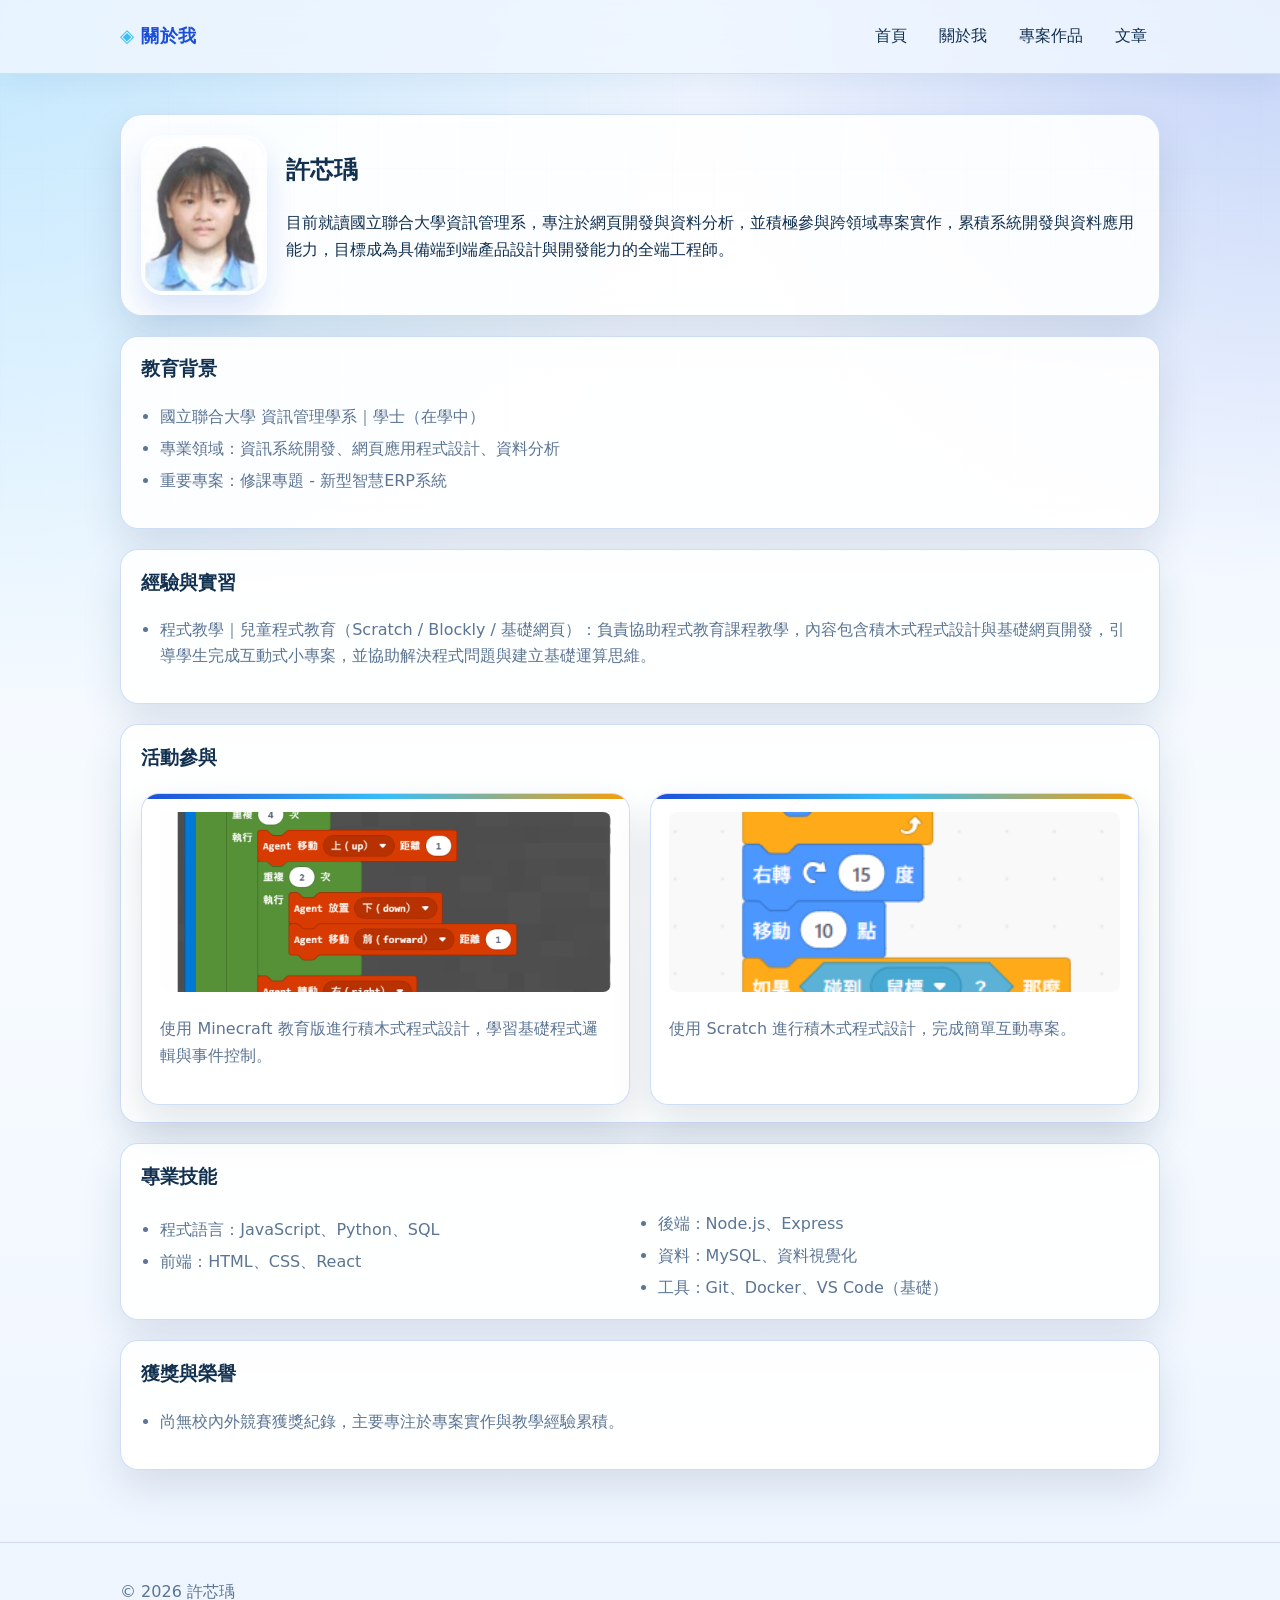
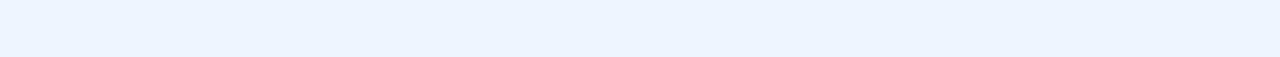
==== 前端/about.html @ f07b7e3d "Add files via upload" ====
<!doctype html>
<html lang="zh-Hant">
<head>
  <meta charset="utf-8">
  <meta name="viewport" content="width=device-width,initial-scale=1">
  <title>關於我</title>
  <link rel="stylesheet" href="css/style.css">
</head>
<body>
  <header class="site-header">
    <div class="container header-inner">
      <h1 class="site-title">關於我</h1>
      <nav>
        <a href="index.html">首頁</a>
        <a href="about.html">關於我</a>
        <a href="projects.html">專案作品</a>
        <a href="articles.html">文章</a>
      </nav>
    </div>
  </header>

  <main class="container">
    <section class="profile">
      <img src="./images/2.jpg" alt="個人照片" class="profile-photo">
      <div>
        <h2>許芯瑀</h2>
        <p>目前就讀國立聯合大學資訊管理系，專注於網頁開發與資料分析，並積極參與跨領域專案實作，累積系統開發與資料應用能力，目標成為具備端到端產品設計與開發能力的全端工程師。</p>
      </div>
    </section>

    <section>
      <h3>教育背景</h3>
      <ul>
        <li>國立聯合大學 資訊管理學系｜學士（在學中）</li>
        <li>專業領域：資訊系統開發、網頁應用程式設計、資料分析</li>
        <li>重要專案：修課專題 - 新型智慧ERP系統 </li>
      </ul>
    </section>

    <section>
      <h3>經驗與實習</h3>
      <ul>
        <li>程式教學｜兒童程式教育（Scratch / Blockly / 基礎網頁）：負責協助程式教育課程教學，內容包含積木式程式設計與基礎網頁開發，引導學生完成互動式小專案，並協助解決程式問題與建立基礎運算思維。</li>
        
      </ul>
    </section>

    <section>
      <h3>活動參與</h3>

      <div class="cards">

      <div class="card">
        <img src="./images/4.png" alt="活動照片1">
        <p>使用 Minecraft 教育版進行積木式程式設計，學習基礎程式邏輯與事件控制。</p>
      </div>

      <div class="card">
        <img src="./images/3.png" alt="活動照片2">
        <p>使用 Scratch 進行積木式程式設計，完成簡單互動專案。</p>
      </div>

      </div>
    </section>

    <section>
      <h3>專業技能</h3>
      <ul class="skills">
        <li>程式語言：JavaScript、Python、SQL</li>
        <li>前端：HTML、CSS、React</li>
        <li>後端：Node.js、Express</li>
        <li>資料：MySQL、資料視覺化</li>
        <li>工具：Git、Docker、VS Code（基礎）</li>
      </ul>
    </section>

    <section>
      <h3>獲獎與榮譽</h3>
      <ul>
        <li>尚無校內外競賽獲獎紀錄，主要專注於專案實作與教學經驗累積。</li>
      </ul>
    </section>
  </main>

  <footer class="site-footer">
    <div class="container">
      <p>© 2026 許芯瑀</p>
    </div>
  </footer>
</body>
</html>
---- 前端/css/style.css ----
:root{
  --bg:#eef5ff;
  --bg-2:#dcecff;
  --surface:rgba(255,255,255,0.9);
  --surface-strong:#ffffff;
  --text:#12304f;
  --muted:#5c7594;
  --accent:#1d4ed8;
  --accent-2:#38bdf8;
  --accent-3:#f59e0b;
  --border:#c9dbf4;
  --shadow:0 18px 40px rgba(18,48,79,0.12);
}

*{box-sizing:border-box}

html{scroll-behavior:smooth}

body{
  margin:0;
  color:var(--text);
  line-height:1.65;
  font-family:"Noto Sans TC","Segoe UI Variable","Segoe UI",system-ui,-apple-system,sans-serif;
  background:
    radial-gradient(circle at top left, rgba(56,189,248,0.24), transparent 34%),
    radial-gradient(circle at top right, rgba(29,78,216,0.2), transparent 28%),
    linear-gradient(180deg, var(--bg) 0%, #f7fbff 55%, #eef5ff 100%);
}

body::before{
  content:"";
  position:fixed;
  inset:0;
  pointer-events:none;
  background-image:linear-gradient(rgba(29,78,216,0.045) 1px, transparent 1px), linear-gradient(90deg, rgba(29,78,216,0.045) 1px, transparent 1px);
  background-size:42px 42px;
  mask-image:linear-gradient(180deg, rgba(0,0,0,0.22), transparent 72%);
}

a{color:var(--accent)}

a:hover{color:#0f3ea8}

.container{max-width:1080px;margin:0 auto;padding:1.25rem}

.site-header{
  position:sticky;
  top:0;
  z-index:10;
  background:rgba(239,246,255,0.84);
  backdrop-filter:blur(14px);
  border-bottom:1px solid rgba(201,219,244,0.8);
  box-shadow:0 8px 30px rgba(18,48,79,0.06);
}

.header-inner{display:flex;align-items:center;justify-content:space-between;gap:1rem;padding:0.9rem 1.25rem}

.site-title{
  margin:0;
  font-size:1.15rem;
  letter-spacing:0.02em;
  color:var(--accent);
}

.site-title::before{content:"◈ ";color:var(--accent-2)}

.site-header nav{display:flex;flex-wrap:wrap;gap:0.4rem}

.site-header nav a{
  text-decoration:none;
  color:var(--text);
  padding:0.55rem 0.8rem;
  border-radius:999px;
  transition:background-color 0.2s ease,color 0.2s ease,transform 0.2s ease;
}

.site-header nav a:hover{background:rgba(29,78,216,0.1);color:var(--accent);transform:translateY(-1px)}

.hero,
.profile,
section,
.card,
.post{
  background:var(--surface);
  border:1px solid rgba(201,219,244,0.9);
  box-shadow:var(--shadow);
}

section,
.post,
.card{border-radius:18px}

.hero{display:flex;gap:1.5rem;align-items:center;padding:1.5rem;margin:1.25rem 0 0;border-radius:24px;overflow:hidden;position:relative}

.hero::after{
  content:"";
  position:absolute;
  right:-70px;
  top:-70px;
  width:180px;
  height:180px;
  border-radius:50%;
  background:radial-gradient(circle, rgba(245,158,11,0.22), rgba(245,158,11,0));
}

.hero-photo,
.profile-photo{
  width:160px;
  height:160px;
  border-radius:22px;
  object-fit:cover;
  background:linear-gradient(135deg, rgba(56,189,248,0.18), rgba(29,78,216,0.12));
  border:4px solid rgba(255,255,255,0.9);
  box-shadow:0 16px 30px rgba(29,78,216,0.15);
}

.hero-text h2,
section h2,
section h3,
.post h2,
.card h3{margin-top:0}

.hero-text p,
.post p,
.card p,
section li{color:var(--muted)}

.btn{
  display:inline-flex;
  align-items:center;
  gap:0.4rem;
  background:linear-gradient(135deg, var(--accent) 0%, #2563eb 55%, var(--accent-2) 140%);
  color:#fff;
  padding:0.72rem 1rem;
  border-radius:999px;
  text-decoration:none;
  box-shadow:0 12px 24px rgba(29,78,216,0.24);
  transition:transform 0.2s ease,box-shadow 0.2s ease,filter 0.2s ease;
}

.btn:hover{color:#fff;transform:translateY(-2px);box-shadow:0 16px 28px rgba(29,78,216,0.3);filter:saturate(1.05)}

.highlights{margin:1.5rem 0}

.profile{display:flex;gap:1.2rem;align-items:center;padding:1.25rem;margin:1.25rem 0;border-radius:22px}

.skills{columns:2;list-style:disc;margin:0;padding-left:1.2rem;gap:1rem}

.cards{display:grid;grid-template-columns:repeat(auto-fit,minmax(240px,1fr));gap:1rem;margin-top:1rem}

.card,
.post{padding:1.15rem}

.card{position:relative;overflow:hidden}

.card::before,
.post::before{
  content:"";
  position:absolute;
  left:0;
  top:0;
  width:100%;
  height:5px;
  background:linear-gradient(90deg, var(--accent), var(--accent-2), var(--accent-3));
}

.site-footer{
  border-top:1px solid rgba(201,219,244,0.9);
  padding:1rem 0 2rem;
  margin-top:2rem;
  color:var(--muted);
}

.site-footer p{margin:0}

section:not(.hero):not(.profile):not(.card):not(.post){
  padding:1.1rem 1.25rem;
  margin:1.25rem 0;
}

ul{padding-left:1.2rem}

li{margin:0.35rem 0}

.code{
  padding:0.9rem 1rem;
  border-radius:14px;
  background:rgba(29,78,216,0.08);
  border:1px solid rgba(29,78,216,0.18);
  color:var(--text);
  overflow:auto;
  white-space:pre-wrap;
}

@media(max-width:700px){
  .header-inner{flex-direction:column;align-items:flex-start}
  .hero,
  .profile{flex-direction:column;align-items:flex-start}
  .hero-photo,
  .profile-photo{width:132px;height:132px}
  .skills{columns:1}
  .container{padding:1rem}
  .site-header nav a{padding:0.45rem 0.7rem}
}

.cards {
  display: grid;
  grid-template-columns: repeat(auto-fit, minmax(220px, 1fr));
  gap: 20px;
}

.card img {
  width: 100%;
  height: 180px;        
  object-fit: cover;   
  border-radius: 8px;
}
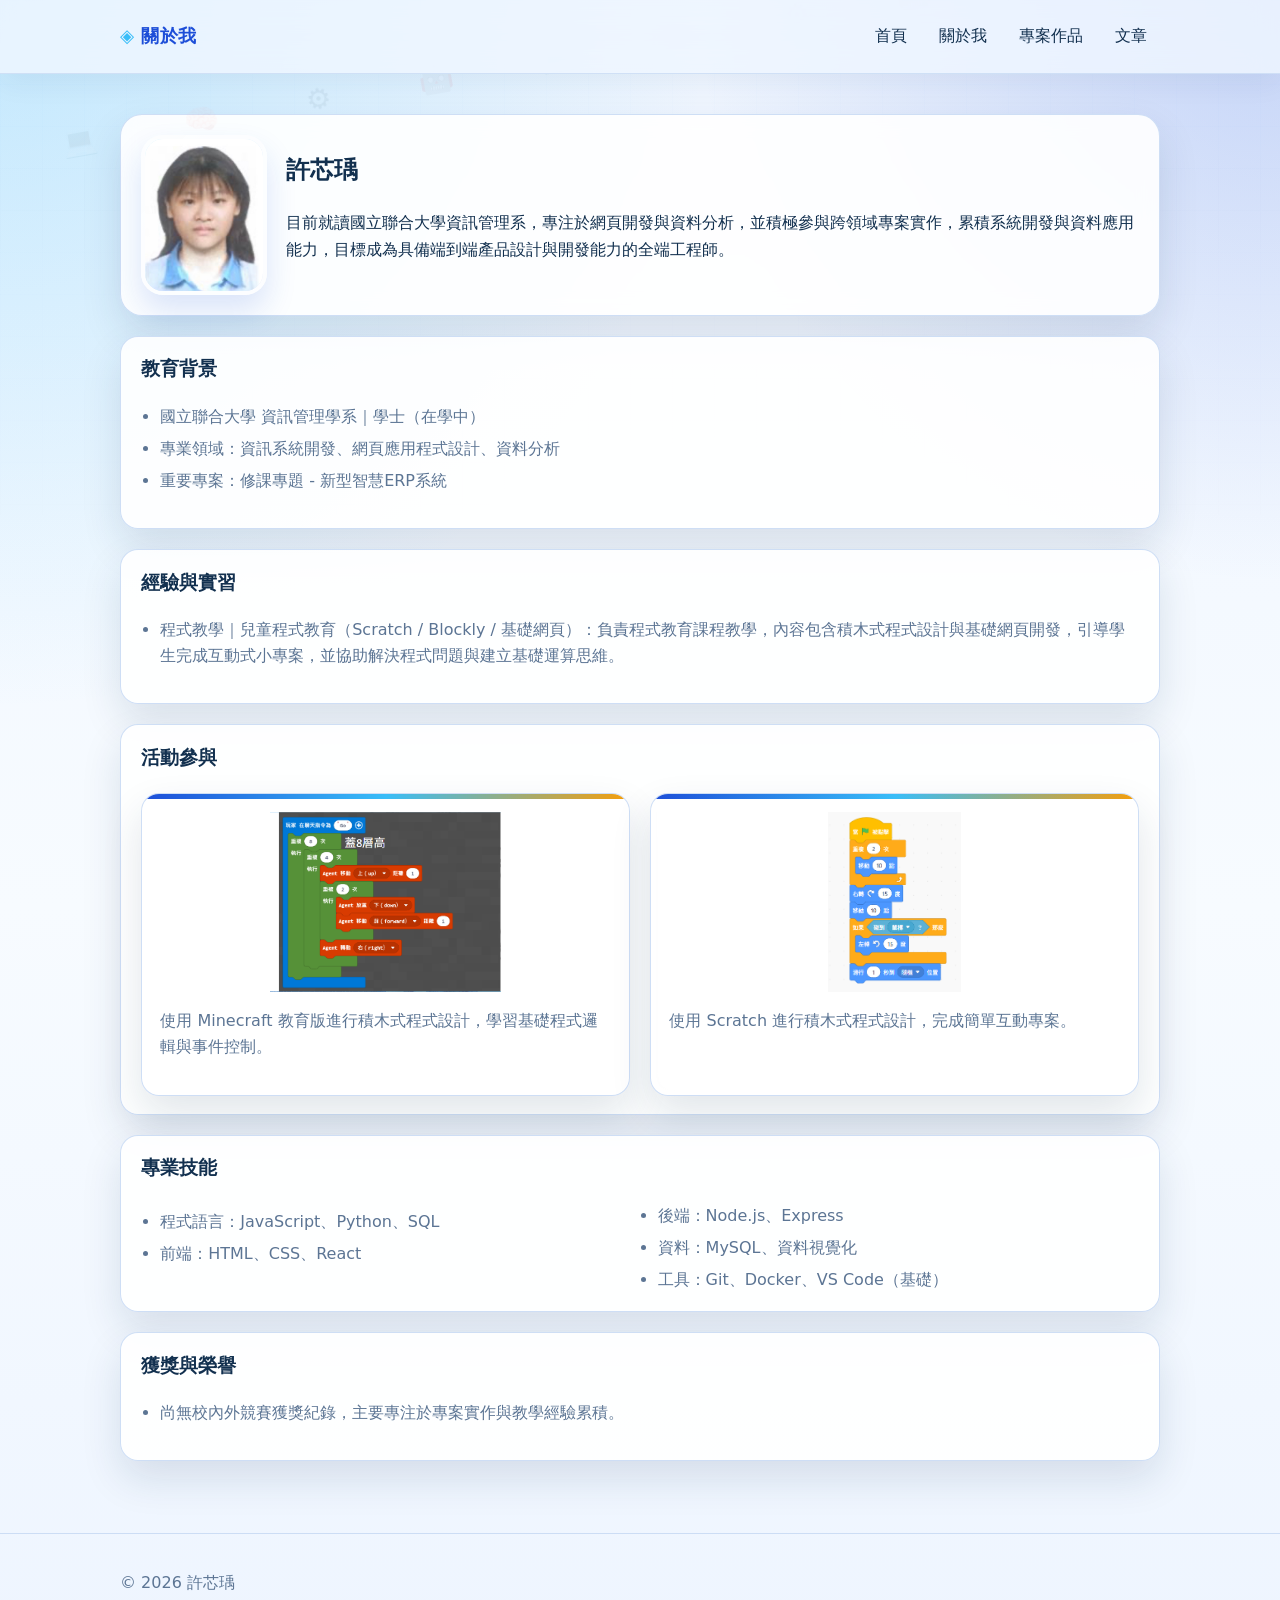
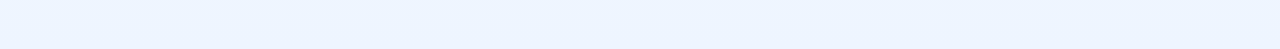
==== commit 7433a9cd: "U1333133" ====
--- a/前端/about.html
+++ b/前端/about.html
@@ -40,7 +40,7 @@
     <section>
       <h3>經驗與實習</h3>
       <ul>
-        <li>程式教學｜兒童程式教育（Scratch / Blockly / 基礎網頁）：負責協助程式教育課程教學，內容包含積木式程式設計與基礎網頁開發，引導學生完成互動式小專案，並協助解決程式問題與建立基礎運算思維。</li>
+        <li>程式教學｜兒童程式教育（Scratch / Blockly / 基礎網頁）：負責程式教育課程教學，內容包含積木式程式設計與基礎網頁開發，引導學生完成互動式小專案，並協助解決程式問題與建立基礎運算思維。</li>
         
       </ul>
     </section>
--- a/前端/css/style.css
+++ b/前端/css/style.css
@@ -211,7 +211,123 @@
 
 .card img {
   width: 100%;
-  height: 180px;        
-  object-fit: cover;   
-  border-radius: 8px;
-}
+  max-height: 180px;
+  object-fit: contain;
+  display: block;
+  margin: 0 auto;
+}
+
+/* ===== 更順的動畫基礎 ===== */
+* {
+  transition: all 0.25s ease;
+}
+
+/* ===== 滾動出現動畫（卡片/區塊更有生命感） ===== */
+section, .card, .post, .hero, .profile {
+  opacity: 0;
+  transform: translateY(18px);
+  animation: fadeUp 0.8s ease forwards;
+}
+
+section:nth-child(2),
+.card:nth-child(2),
+.post:nth-child(2) {
+  animation-delay: 0.1s;
+}
+
+section:nth-child(3),
+.card:nth-child(3),
+.post:nth-child(3) {
+  animation-delay: 0.2s;
+}
+
+@keyframes fadeUp {
+  to {
+    opacity: 1;
+    transform: translateY(0);
+  }
+}
+
+/* ===== 更有「玻璃卡片」漂浮感 ===== */
+.card, .post, .profile, .hero {
+  backdrop-filter: blur(10px);
+  -webkit-backdrop-filter: blur(10px);
+  transform-style: preserve-3d;
+}
+
+/* hover 時微浮起來（高級感關鍵） */
+.card:hover,
+.post:hover,
+.profile:hover {
+  transform: translateY(-6px) scale(1.01);
+  box-shadow: 0 25px 60px rgba(18,48,79,0.18);
+}
+
+/* ===== 按鈕更像「可點的能量球」 ===== */
+.btn {
+  position: relative;
+  overflow: hidden;
+}
+
+.btn::after {
+  content: "";
+  position: absolute;
+  top: 0;
+  left: -120%;
+  width: 60%;
+  height: 100%;
+  background: rgba(255,255,255,0.35);
+  transform: skewX(-20deg);
+}
+
+.btn:hover::after {
+  animation: shine 0.8s ease;
+}
+
+@keyframes shine {
+  to {
+    left: 140%;
+  }
+}
+
+/* ===== 背景加一點動態光暈 ===== */
+body::after {
+  content: "🤖 💻 🧠 ⚙️ 🤖 💻 🧠 ⚙️ 🤖 💻";
+  position: fixed;
+  inset: 0;
+  pointer-events: none;
+  font-size: 28px;
+  opacity: 0.06;
+  line-height: 3.5;
+  word-spacing: 80px;
+  transform: rotate(-10deg);
+  filter: blur(0.2px);
+}
+
+@keyframes floatGlow {
+  0%, 100% { transform: translateY(0px); }
+  50% { transform: translateY(40px); }
+}
+
+/* ===== 卡片圖片 hover 微縮放 ===== */
+.card img {
+  transition: transform 0.4s ease;
+}
+
+.card:hover img {
+  transform: scale(1.05);
+}
+
+/* ===== 滾動條變高級 ===== */
+::-webkit-scrollbar {
+  width: 10px;
+}
+
+::-webkit-scrollbar-thumb {
+  background: linear-gradient(var(--accent), var(--accent-2));
+  border-radius: 10px;
+}
+
+::-webkit-scrollbar-track {
+  background: var(--bg);
+}
